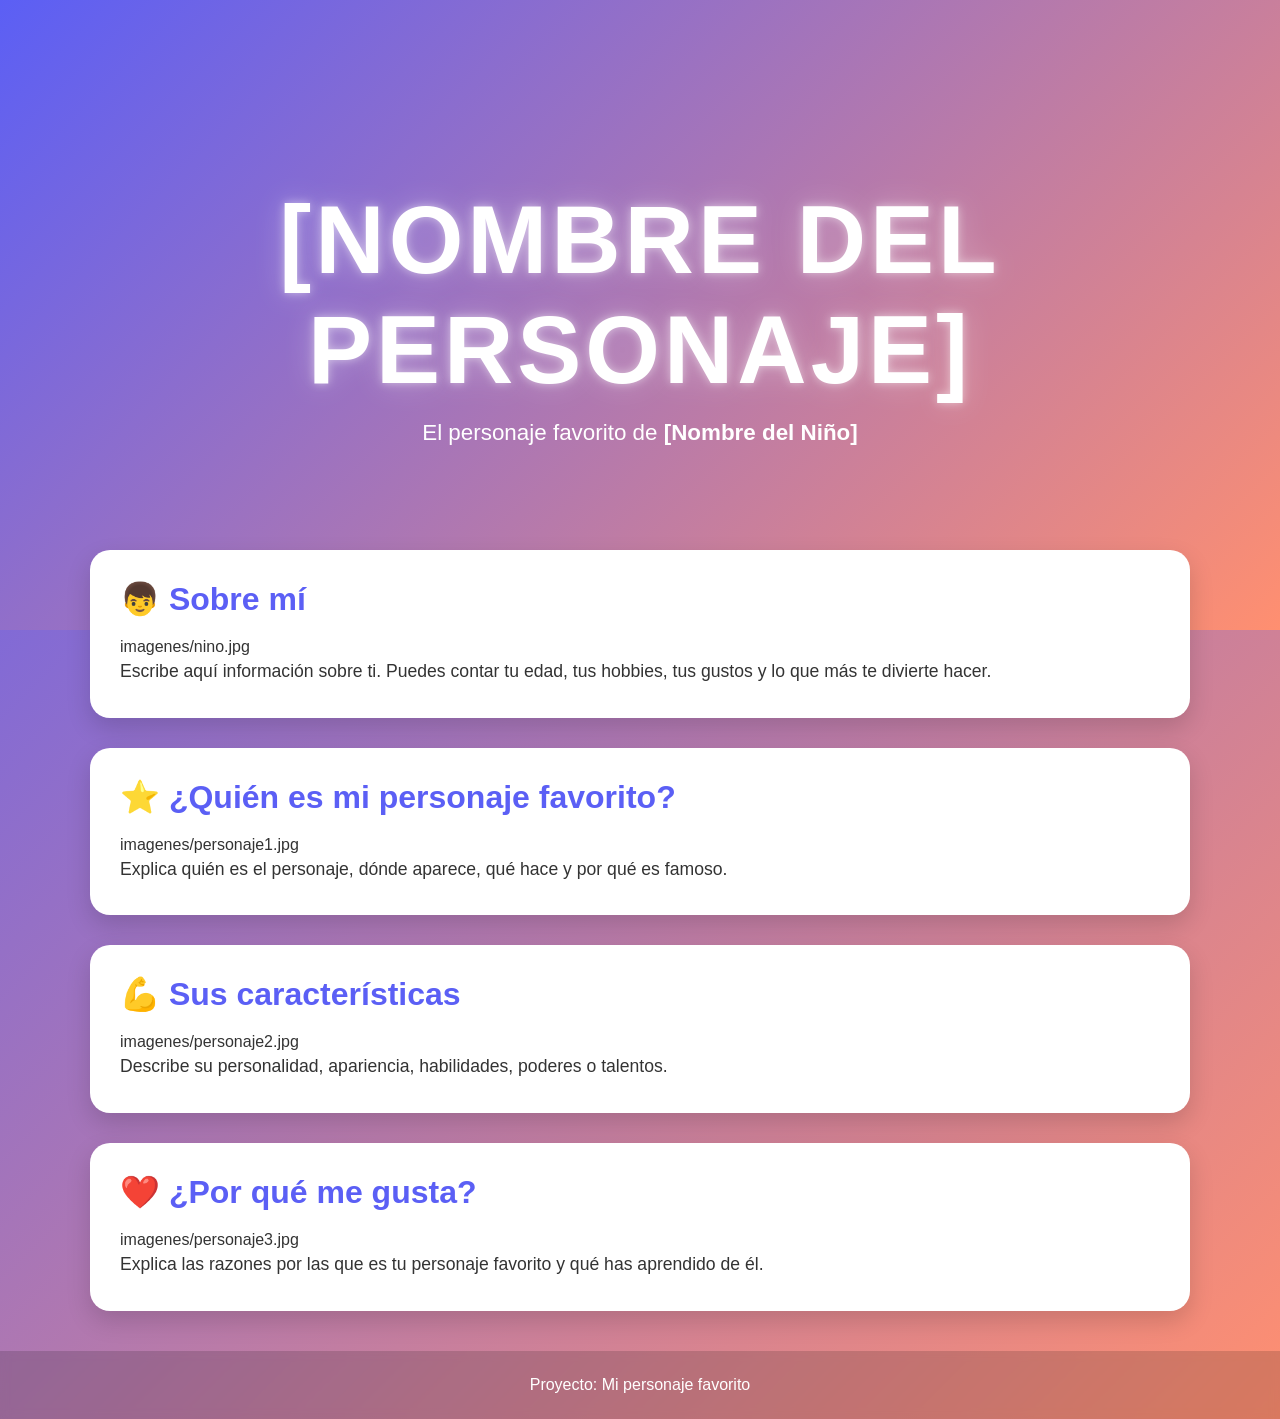
==== docs/personajeFavorito/index.html @ 3d9a4a6c "Automated update" ====
<!DOCTYPE html>
<html lang="es">

<head>
    <meta charset="UTF-8">
    <meta name="viewport" content="width=device-width, initial-scale=1.0">
    <title>[Nombre del Personaje]</title>
    <link rel="stylesheet" href="style.css">
</head>

<body>

    <header class="hero">
        <div class="hero-content">
            <h1>[NOMBRE DEL PERSONAJE]</h1>
            <p>El personaje favorito de <strong>[Nombre del Niño]</strong></p>
        </div>
    </header>

    <main>

        <section class="card">
            <h2>👦 Sobre mí</h2>
            imagenes/nino.jpg

            <p>
                Escribe aquí información sobre ti.
                Puedes contar tu edad, tus hobbies,
                tus gustos y lo que más te divierte hacer.
            </p>
        </section>

        <section class="card">
            <h2>⭐ ¿Quién es mi personaje favorito?</h2>
            imagenes/personaje1.jpg

            <p>
                Explica quién es el personaje, dónde aparece,
                qué hace y por qué es famoso.
            </p>
        </section>

        <section class="card">
            <h2>💪 Sus características</h2>
            imagenes/personaje2.jpg

            <p>
                Describe su personalidad, apariencia,
                habilidades, poderes o talentos.
            </p>
        </section>

        <section class="card">
            <h2>❤️ ¿Por qué me gusta?</h2>
            imagenes/personaje3.jpg

            <p>
                Explica las razones por las que es tu personaje favorito
                y qué has aprendido de él.
            </p>
        </section>

    </main>

    <footer>
        <p>Proyecto: Mi personaje favorito</p>
    </footer>

</body>

</html>
---- docs/personajeFavorito/style.css ----
/*======================================
  PALETA DE COLORES
======================================*/
:root {
    --color-primario: #5b5ff5;
    --color-secundario: #ff8f70;
}

/*======================================
  CONFIGURACIÓN GENERAL
======================================*/
* {
    margin: 0;
    padding: 0;
    box-sizing: border-box;
}

body {
    font-family: "Segoe UI", Arial, sans-serif;

    background: linear-gradient(
        135deg,
        var(--color-primario),
        var(--color-secundario)
    );

    min-height: 100vh;
    color: #333;
}

/*======================================
  HERO
======================================*/
.hero {
    height: 70vh;

    display: flex;
    justify-content: center;
    align-items: center;

    text-align: center;

    background: linear-gradient(
        135deg,
        var(--color-primario),
        var(--color-secundario)
    );

    color: white;
}

.hero-content {
    animation: aparecer 1.5s ease;
}

.hero h1 {
    font-size: clamp(3rem, 8vw, 6rem);
    letter-spacing: 4px;
    text-transform: uppercase;

    text-shadow:
        0 0 10px rgba(255,255,255,.5),
        0 0 30px rgba(255,255,255,.3);

    animation: flotar 3s ease-in-out infinite;
}

.hero p {
    font-size: 1.4rem;
    margin-top: 15px;
}

/*======================================
  CONTENEDOR
======================================*/
main {
    width: 90%;
    max-width: 1100px;

    margin: -80px auto 40px;
}

/*======================================
  TARJETAS
======================================*/
.card {
    background: white;

    margin-bottom: 30px;
    padding: 30px;

    border-radius: 20px;

    box-shadow: 0 10px 25px rgba(0,0,0,.15);

    transition: .3s;
}

.card:hover {
    transform: translateY(-8px);
}

.card h2 {
    color: var(--color-primario);
    margin-bottom: 20px;
    font-size: 2rem;
}

.card img {
    width: 100%;
    max-width: 450px;

    display: block;
    margin: 20px auto;

    border-radius: 15px;

    transition: .4s;
}

.card img:hover {
    transform: scale(1.05);
}

.card p {
    font-size: 1.1rem;
    line-height: 1.8;
}

/*======================================
  FOOTER
======================================*/
footer {
    text-align: center;

    padding: 25px;

    color: white;

    background: rgba(0,0,0,.15);

    backdrop-filter: blur(5px);
}

/*======================================
  ANIMACIONES
======================================*/
@keyframes aparecer {
    from {
        opacity: 0;
        transform: translateY(40px);
    }

    to {
        opacity: 1;
        transform: translateY(0);
    }
}

@keyframes flotar {
    0% {
        transform: translateY(0);
    }

    50% {
        transform: translateY(-10px);
    }

    100% {
        transform: translateY(0);
    }
}

/*======================================
  RESPONSIVE
======================================*/
@media (max-width: 768px) {

    .hero {
        height: 55vh;
    }

    .hero p {
        font-size: 1rem;
    }

    .card {
        padding: 20px;
    }

    .card h2 {
        font-size: 1.5rem;
    }
}
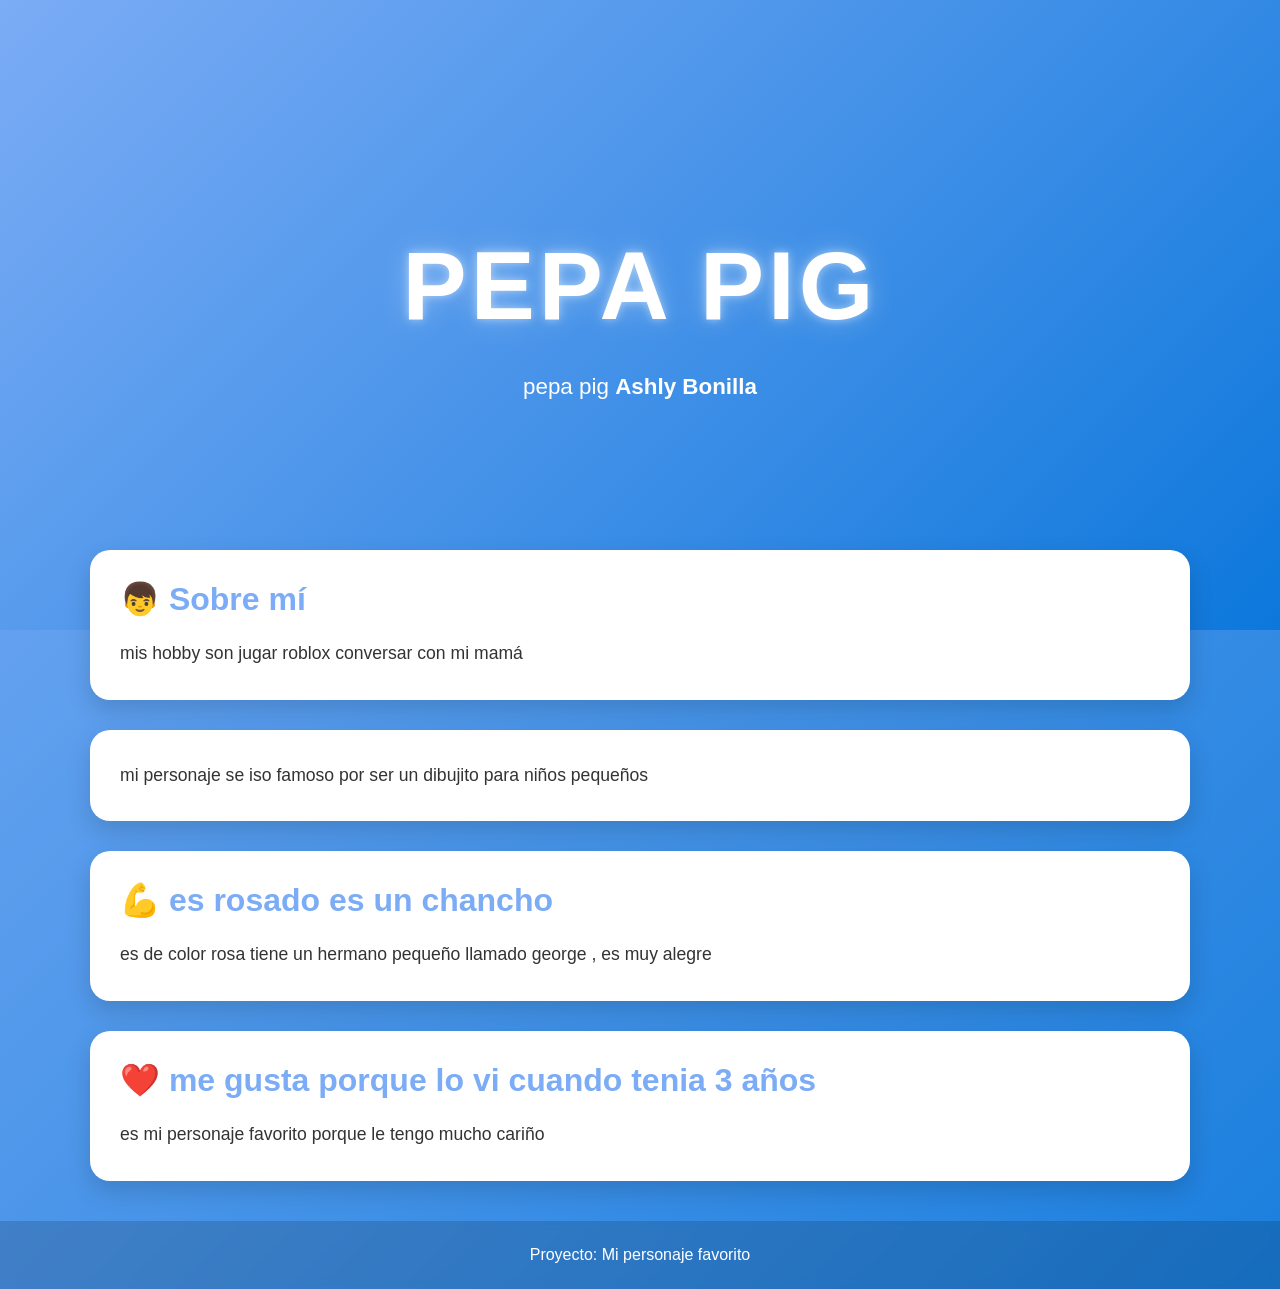
==== commit 76ce14bd: "mensaje" ====
--- a/docs/personajeFavorito/index.html
+++ b/docs/personajeFavorito/index.html
@@ -12,8 +12,9 @@
 
     <header class="hero">
         <div class="hero-content">
-            <h1>[NOMBRE DEL PERSONAJE]</h1>
-            <p>El personaje favorito de <strong>[Nombre del Niño]</strong></p>
+            <h1>pepa pig </h1>
+            <img style="width: 200px;" src="https://i.pinimg.com/originals/5d/27/81/5d278156bc890c38468b5c8496f77f69.jpg" alt="">
+            <p>pepa pig <strong>Ashly Bonilla</strong></p>
         </div>
     </header>
 
@@ -21,42 +22,43 @@
 
         <section class="card">
             <h2>👦 Sobre mí</h2>
-            imagenes/nino.jpg
+            
 
             <p>
-                Escribe aquí información sobre ti.
-                Puedes contar tu edad, tus hobbies,
-                tus gustos y lo que más te divierte hacer.
+                mis hobby son jugar roblox
+               conversar con mi mamá 
+            
+                
             </p>
         </section>
 
         <section class="card">
-            <h2>⭐ ¿Quién es mi personaje favorito?</h2>
-            imagenes/personaje1.jpg
+            
 
             <p>
-                Explica quién es el personaje, dónde aparece,
-                qué hace y por qué es famoso.
+                mi personaje  se iso famoso por ser un dibujito para niños pequeños
+        
             </p>
         </section>
 
         <section class="card">
-            <h2>💪 Sus características</h2>
-            imagenes/personaje2.jpg
+            <h2>💪 es rosado es un chancho </h2>
+            
 
             <p>
-                Describe su personalidad, apariencia,
-                habilidades, poderes o talentos.
+                es de color rosa tiene un hermano pequeño 
+                llamado george , es muy alegre 
+                
             </p>
         </section>
 
         <section class="card">
-            <h2>❤️ ¿Por qué me gusta?</h2>
-            imagenes/personaje3.jpg
+            <h2>❤️ me gusta porque lo vi cuando tenia 3 años</h2>
+            
 
             <p>
-                Explica las razones por las que es tu personaje favorito
-                y qué has aprendido de él.
+                es mi personaje favorito porque le tengo mucho cariño
+                
             </p>
         </section>
 
--- a/docs/personajeFavorito/style.css
+++ b/docs/personajeFavorito/style.css
@@ -2,8 +2,8 @@
   PALETA DE COLORES
 ======================================*/
 :root {
-    --color-primario: #5b5ff5;
-    --color-secundario: #ff8f70;
+    --color-primario: #7bacf5;
+    --color-secundario: #0a76dbee;
 }
 
 /*======================================
